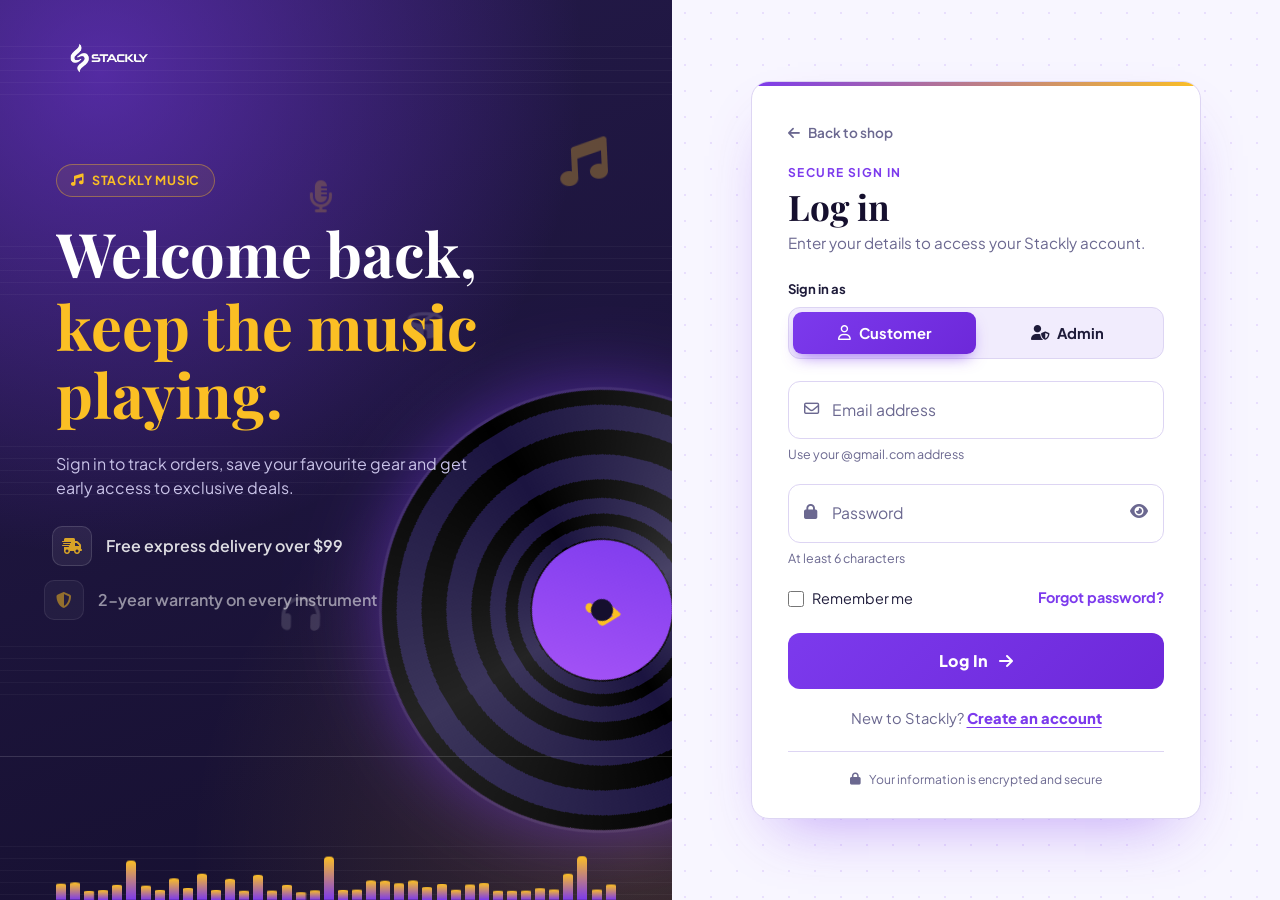
==== html/admin-dashboard.html @ 218b1ab8 "Prepare project for deployment" ====
<!DOCTYPE html>
<html lang="en">
<head>
<meta charset="UTF-8">
<meta name="viewport" content="width=device-width, initial-scale=1.0, viewport-fit=cover">
<meta name="theme-color" content="#150F2E">
<title>Admin Console | Stackly Music</title>
<link rel="preconnect" href="https://fonts.googleapis.com">
<link rel="preconnect" href="https://fonts.gstatic.com" crossorigin>
<link href="https://fonts.googleapis.com/css2?family=Plus+Jakarta+Sans:wght@400;500;600;700;800&family=Playfair+Display:wght@600;700&display=swap" rel="stylesheet">
<link rel="stylesheet" href="https://cdnjs.cloudflare.com/ajax/libs/font-awesome/6.4.0/css/all.min.css">
<style>
:root{--p:#7C3AED;--p2:#6D28D9;--ink:#150F2E;--ink2:#241A4A;--acc:#FBBF24;--bg:#F8F6FF;--line:#E4DDF6;--mut:#6B6890;--ok:#2fae66;--bad:#e5484d;--fh:'Playfair Display',serif;--fb:'Plus Jakarta Sans',system-ui,sans-serif;--ease:cubic-bezier(.2,.8,.2,1);--sw:250px}
*{box-sizing:border-box;margin:0;padding:0}
html,body{max-width:100%;overflow-x:clip}
body{font-family:var(--fb);background:var(--bg);color:#1E1B3A;-webkit-font-smoothing:antialiased}
button{font:inherit;color:inherit;background:none;border:0;cursor:pointer}
a{color:inherit;text-decoration:none}ul{list-style:none}img{max-width:100%;display:block}
.app{display:flex;min-height:100vh}
.side{position:fixed;inset:0 auto 0 0;width:min(var(--sw),86vw);z-index:50;display:flex;flex-direction:column;padding:20px 14px;color:#fff;overflow-y:auto;background:radial-gradient(circle at 10% 0,rgba(124,58,237,.45),transparent 50%),linear-gradient(170deg,var(--ink2),var(--ink))}
.brand{display:flex;justify-content:center;margin-bottom:14px}.brand img{height:56px;width:auto}
.x{display:none;position:absolute;right:10px;top:14px;width:34px;height:34px;color:#fff}
.grp{font-size:.68rem;letter-spacing:1.4px;text-transform:uppercase;color:rgba(255,255,255,.4);margin:16px 10px 6px}
.nav{display:grid;gap:3px}
.nav>*{display:flex;align-items:center;gap:12px;width:100%;padding:10px 12px;border-radius:10px;font-size:.9rem;font-weight:600;color:rgba(255,255,255,.75);text-align:left;transition:.2s}
.nav i{width:18px;text-align:center}
.nav>*:hover{background:rgba(255,255,255,.08);color:#fff;transform:translateX(3px)}
.nav .on{background:linear-gradient(135deg,var(--p),var(--p2));color:#fff;box-shadow:0 8px 18px -8px rgba(124,58,237,.9)}
.nav .n{margin-left:auto;font-size:.68rem;padding:1px 8px;border-radius:99px;background:var(--acc);color:var(--ink)}
.su{display:flex;align-items:center;gap:10px;margin-top:auto;padding:10px;border-radius:12px;background:rgba(255,255,255,.07);border:1px solid rgba(255,255,255,.12)}
.su div{min-width:0}.su b{display:block;font-size:.85rem;text-transform:capitalize;overflow:hidden;text-overflow:ellipsis;white-space:nowrap}
.su small{display:block;font-size:.7rem;opacity:.6;overflow:hidden;text-overflow:ellipsis;white-space:nowrap}
.av{flex:0 0 auto;width:36px;height:36px;border-radius:50%;display:grid;place-items:center;font-family:var(--fh);font-weight:700;text-transform:uppercase;background:var(--acc);color:var(--ink)}
.lo{display:flex;align-items:center;justify-content:center;gap:8px;width:100%;margin-top:8px;padding:10px;border-radius:10px;font-size:.8rem;font-weight:700;color:#ff9a9d;background:rgba(229,72,77,.13);border:1px solid rgba(229,72,77,.3)}
.ov{position:fixed;inset:0;z-index:40;background:rgba(10,8,25,.6);backdrop-filter:blur(3px);opacity:0;visibility:hidden;transition:.25s}.ov.show{opacity:1;visibility:visible}
.main{flex:1;min-width:0;margin-left:var(--sw)}
.top{position:sticky;top:0;z-index:30;display:flex;align-items:center;gap:14px;padding:12px 28px;min-height:64px;background:rgba(248,246,255,.9);backdrop-filter:blur(10px);border-bottom:1px solid var(--line)}
.top h1{font-family:var(--fh);font-size:1.6rem;white-space:nowrap;overflow:hidden;text-overflow:ellipsis}
.burger{display:none;width:38px;height:38px;border-radius:10px;background:#fff;border:1px solid var(--line);place-items:center}
.tr{margin-left:auto;display:flex;align-items:center;gap:10px}
.shop{display:flex;align-items:center;gap:8px;padding:8px 16px;border-radius:99px;font-size:.82rem;font-weight:700;color:#fff;background:var(--p);transition:.2s}.shop:hover{background:var(--p2)}
.content{padding:24px 28px 56px;max-width:1360px;margin:0 auto}
.rise{opacity:0;transform:translateY(14px);animation:rise .55s var(--ease) forwards;animation-delay:calc(var(--i,0)*70ms)}
@keyframes rise{to{opacity:1;transform:none}}
.hero{position:relative;overflow:hidden;display:flex;align-items:center;justify-content:space-between;gap:20px;flex-wrap:wrap;padding:30px 32px;margin-bottom:20px;border-radius:18px;color:#fff;background:radial-gradient(circle at 12% 0,rgba(124,58,237,.6),transparent 55%),radial-gradient(circle at 95% 100%,rgba(251,191,36,.2),transparent 45%),linear-gradient(135deg,var(--ink2),var(--ink))}
.hero>*{position:relative;z-index:1}
.hero .staff{position:absolute;inset:0;z-index:0;opacity:.6;background:repeating-linear-gradient(to bottom,transparent 0 30px,rgba(255,255,255,.07) 30px 31px,transparent 31px 42px)}
.eb{font-size:.72rem;letter-spacing:1.6px;text-transform:uppercase;font-weight:700;color:var(--acc);margin-bottom:6px}
.hero h2{font-family:var(--fh);font-size:2.3rem;line-height:1.1;margin-bottom:8px;text-transform:capitalize}
.hero p{max-width:500px;opacity:.78;line-height:1.6;font-size:.95rem}
.eq{display:flex;align-items:flex-end;gap:4px;height:34px;margin-top:16px}
.eq i{width:5px;height:100%;border-radius:3px;background:linear-gradient(to top,var(--p),var(--acc));transform-origin:bottom;animation:eq 1.1s ease-in-out infinite}
@keyframes eq{0%,100%{transform:scaleY(.2)}50%{transform:scaleY(1)}}
.btn{display:inline-flex;align-items:center;gap:8px;padding:10px 18px;border-radius:10px;font-weight:700;font-size:.88rem;border:1.5px solid var(--p);background:var(--p);color:#fff;transition:.2s}
.btn:hover{transform:translateY(-2px);box-shadow:0 12px 22px -10px rgba(124,58,237,.8)}
.btn.amb{background:var(--acc);border-color:var(--acc);color:var(--ink)}
.btn.gh{background:transparent;color:var(--p)}.btn.sm{padding:6px 12px;font-size:.8rem}
.stats{display:grid;grid-template-columns:repeat(4,minmax(0,1fr));gap:16px;margin-bottom:20px}
.stat{padding:18px;border-radius:14px;background:#fff;border:1px solid var(--line);transition:.25s}
.stat:hover{transform:translateY(-4px);border-color:var(--p);box-shadow:0 18px 30px -18px rgba(124,58,237,.6)}
.stat i{width:40px;height:40px;display:grid;place-items:center;border-radius:10px;margin-bottom:12px;color:var(--p);background:rgba(124,58,237,.1)}
.stat b{display:block;font-family:var(--fh);font-size:2rem;line-height:1}
.stat small{display:block;margin-top:4px;font-size:.78rem;color:var(--mut);font-weight:600}
.g2{display:grid;grid-template-columns:1.7fr 1fr;gap:16px;margin-bottom:16px;align-items:start}.g2>*{min-width:0}
.card{padding:22px;margin-bottom:16px;border-radius:14px;background:#fff;border:1px solid var(--line);min-width:0}.g2 .card{margin-bottom:0}
.ch{display:flex;justify-content:space-between;align-items:flex-start;gap:12px;flex-wrap:wrap;margin-bottom:16px}
.ch h3{font-family:var(--fh);font-size:1.3rem}.ch p{font-size:.8rem;color:var(--mut);margin-top:2px}
.tw{overflow-x:auto}table{width:100%;border-collapse:collapse;min-width:520px}
th{text-align:left;padding:0 10px 10px;font-size:.7rem;text-transform:uppercase;letter-spacing:1px;color:var(--mut);border-bottom:1px solid var(--line)}
td{padding:13px 10px;border-bottom:1px solid var(--line);font-size:.86rem}tr:last-child td{border-bottom:0}
tbody tr:hover{background:rgba(124,58,237,.05)}
.t2{font-size:.75rem;color:var(--mut);margin-top:2px}
.tag{display:inline-block;padding:3px 10px;border-radius:99px;font-size:.72rem;font-weight:700;white-space:nowrap}
.s-processing{background:rgba(251,191,36,.25);color:#8a6206}.s-shipped{background:rgba(124,58,237,.14);color:var(--p2)}.s-delivered{background:rgba(47,174,102,.15);color:#1f8a4f}
.feed li{display:flex;gap:12px;padding:11px 4px;border-radius:10px}.feed li:hover{background:rgba(124,58,237,.05)}
.feed i{flex:0 0 auto;width:34px;height:34px;display:grid;place-items:center;border-radius:10px;font-size:.85rem;background:rgba(124,58,237,.1);color:var(--p)}
.feed p{font-size:.85rem;line-height:1.45}.feed small{font-size:.74rem;color:var(--mut)}
.pg{display:grid;grid-template-columns:repeat(auto-fill,minmax(min(230px,100%),1fr));gap:16px}
.pc{border-radius:14px;overflow:hidden;background:#fff;border:1px solid var(--line);transition:.25s}
.pc:hover{transform:translateY(-4px);box-shadow:0 18px 30px -18px rgba(124,58,237,.6)}
.pc img{height:160px;width:100%;object-fit:cover}
.pc div{padding:14px}.pc h4{font-size:.92rem;margin-bottom:4px}
.pr{font-weight:800;color:var(--p);margin-bottom:10px}.pc .row{display:flex;gap:8px}.pc .row .btn{flex:1;justify-content:center}
.sr{display:flex;justify-content:space-between;align-items:center;gap:16px;padding:16px 0;border-bottom:1px solid var(--line)}.sr:last-child{border-bottom:0}
.sr b{display:block;font-size:.92rem}.sr small{color:var(--mut);font-size:.8rem}
.sw{position:relative;width:44px;height:24px;border-radius:99px;background:#D8D1EE;transition:.3s;flex:0 0 auto}
.sw::after{content:"";position:absolute;top:3px;left:3px;width:18px;height:18px;border-radius:50%;background:#fff;transition:.3s var(--ease)}
.sw.on{background:var(--p)}.sw.on::after{transform:translateX(20px)}
.prof{display:flex;align-items:center;gap:16px;flex-wrap:wrap;margin-bottom:16px}.prof .av{width:64px;height:64px;font-size:1.8rem;background:var(--p);color:#fff}
.toast{position:fixed;left:50%;bottom:24px;z-index:100;max-width:calc(100vw - 32px);text-align:center;transform:translate(-50%,20px);padding:12px 20px;border-radius:10px;background:var(--ink);color:#fff;font-size:.86rem;opacity:0;pointer-events:none;transition:.3s var(--ease)}.toast.show{opacity:1;transform:translate(-50%,0)}
@media(max-width:1100px){.g2{grid-template-columns:minmax(0,1fr)}}
@media(max-width:1024px){.side{transform:translateX(-100%);transition:transform .35s var(--ease)}.side.open{transform:none}.main{margin-left:0}.x,.burger{display:grid}.stats{grid-template-columns:repeat(2,minmax(0,1fr))}}
@media(max-width:720px){.content{padding:18px 16px 44px}.top{padding:10px 14px}.shop span{display:none}.hero{padding:24px 20px}.hero h2{font-size:1.8rem}.top h1{font-size:1.3rem}}
@media(max-width:480px){.stats{grid-template-columns:minmax(0,1fr)}.card{padding:16px}}
@media(prefers-reduced-motion:reduce){*,*::before,*::after{animation:none!important;transition:none!important}.rise{opacity:1;transform:none}}

/* ---- Polished mobile drawer + hamburger ---- */
@keyframes navIn{from{opacity:0;transform:translateX(-18px)}to{opacity:1;transform:none}}
@media(max-width:1024px){
  .side{width:min(300px,84vw);padding:22px 16px calc(18px + env(safe-area-inset-bottom,0px));border-radius:0 24px 24px 0;box-shadow:24px 0 60px -20px rgba(0,0,0,.65)}
  .brand{margin:4px 0 18px;padding-bottom:18px;border-bottom:1px solid rgba(255,255,255,.1)}
  .brand img{height:54px}
  .x{top:18px;right:14px;width:36px;height:36px;border-radius:50%;background:rgba(255,255,255,.1);border:1px solid rgba(255,255,255,.22);font-size:1rem;transition:.25s}
  .x:hover,.x:active{background:var(--acc);color:var(--ink);transform:rotate(90deg)}
  .grp{margin:8px 10px 10px}
  .nav{gap:6px}
  .nav>*{padding:13px 14px;font-size:.95rem}
  .nav i{width:20px;font-size:1rem}
  .side.open .nav>*{animation:navIn .45s var(--ease) both}
  .side.open .nav>*:nth-child(2){animation-delay:.06s}
  .side.open .nav>*:nth-child(3){animation-delay:.12s}
  .side.open .nav>*:nth-child(4){animation-delay:.18s}
  .su{margin-top:auto;padding:12px}
  .ov{background:rgba(10,8,25,.65);backdrop-filter:blur(4px)}
  .burger{width:42px;height:42px;border:0;color:#fff;font-size:1.05rem;background:linear-gradient(135deg,var(--p),var(--p2));box-shadow:0 8px 16px -8px rgba(124,58,237,.9);transition:transform .2s}
  .burger:active{transform:scale(.93)}
}

/* ---- Admin additions ---- */
.chart{display:flex;align-items:flex-end;gap:10px;height:200px;padding-top:10px}
.chart div{flex:1;min-width:0;display:flex;flex-direction:column;align-items:center;justify-content:flex-end;height:100%;gap:6px;font-size:.7rem;color:var(--mut);font-weight:600}
.chart i{width:100%;max-width:40px;height:0;border-radius:8px 8px 0 0;background:linear-gradient(to top,var(--p),#A855F7);transition:height 1s var(--ease)}
.chart div:hover i{background:linear-gradient(to top,var(--acc),#F59E0B)}
.bar{height:6px;border-radius:99px;background:#EAE4F8;overflow:hidden;margin-top:6px}
.bar i{display:block;height:100%;width:0;border-radius:99px;background:linear-gradient(90deg,var(--p),var(--acc));transition:width 1s var(--ease)}
select.st{padding:6px 10px;border-radius:8px;border:1.5px solid var(--line);background:#fff;font:inherit;font-size:.8rem;font-weight:600}
.s-pending{background:rgba(27,20,60,.09);color:var(--ink)}.s-cancelled{background:rgba(229,72,77,.13);color:#c2353a}
.s-low{background:rgba(229,72,77,.13);color:#c2353a}.s-ok{background:rgba(47,174,102,.15);color:#1f8a4f}
.tp li{padding:9px 0}.tp .r{display:flex;justify-content:space-between;gap:10px;font-size:.86rem}.tp .r b{white-space:nowrap}
.strip{display:flex;align-items:center;justify-content:center;gap:8px;padding:8px;margin-bottom:6px;border-radius:8px;font-size:.7rem;letter-spacing:1.2px;text-transform:uppercase;font-weight:700;color:var(--acc);background:rgba(251,191,36,.1);border:1px solid rgba(251,191,36,.3)}
</style>
</head>
<body>
<div class="app">
  <div class="ov" id="ov"></div>
  <aside class="side" id="side">
    <button class="x" id="closeSide" aria-label="Close menu"><i class="fa-solid fa-xmark"></i></button>
    <a href="../index.html" class="brand"><img src="../assets/stackly_logo.webp" alt="Stackly"></a>
    <div class="strip"><i class="fa-solid fa-user-shield"></i> Admin console</div>
    <p class="grp">Manage</p><nav class="nav" id="navMain"></nav>
    <div class="su"><span class="av" id="sAv">?</span><div><b id="sName">Admin</b><small id="sMail">&mdash;</small></div></div>
    <button class="lo" id="logoutBtn"><i class="fa-solid fa-right-from-bracket"></i> Logout</button>
  </aside>
  <main class="main">
    <header class="top">
      <button class="burger" id="burger" aria-label="Open menu"><i class="fa-solid fa-bars"></i></button>
      <h1 id="title">Dashboard</h1>
      <div class="tr"><a href="../index.html" class="shop"><i class="fa-solid fa-store"></i><span>View store</span></a><span class="av" id="tAv">?</span></div>
    </header>
    <div class="content" id="content"></div>
  </main>
</div>
<div class="toast" id="toast" role="status"></div>
<script>
(function () {
  'use strict';
  var user = null;
  try { if (localStorage.getItem('isAuthenticated') === 'true') user = JSON.parse(localStorage.getItem('user') || 'null'); } catch (e) {}
  if (!user || !user.email) { location.replace('./login.html'); return; }
  if (user.role !== 'admin') { location.replace('./user-dashboard.html'); return; }

  var email = user.email, name = email.split('@')[0], ini = name.charAt(0).toUpperCase();
  var $ = function (id) { return document.getElementById(id); };
  var esc = function (s) { return String(s).replace(/[&<>"']/g, function (c) { return { '&': '&amp;', '<': '&lt;', '>': '&gt;', '"': '&quot;', "'": '&#39;' }[c]; }); };
  var usd = function (n) { return '$' + n.toLocaleString('en-US'); };
  var tt;
  function toast(m) { var t = $('toast'); t.textContent = m; t.classList.add('show'); clearTimeout(tt); tt = setTimeout(function () { t.classList.remove('show'); }, 2200); }
  function logout() { ['user', 'isAuthenticated', 'stacklyAdminNav'].forEach(function (k) { localStorage.removeItem(k); }); location.href = './login.html'; }

  /* ---- Sample data (replace with real data later) ---- */
  var STATUSES = ['pending', 'processing', 'shipped', 'delivered', 'cancelled'];
  var orders = [
    { id: 'ST-2050', cu: 'Rahul Menon', it: 'Aura Deluxe Acoustic Guitar', amt: 799, d: 'Sep 30', st: 'pending' },
    { id: 'ST-2049', cu: 'Priya Nair', it: 'Studio Condenser Mic', amt: 299, d: 'Sep 30', st: 'pending' },
    { id: 'ST-2046', cu: 'Arjun Rao', it: 'Master Custom Drum Kit', amt: 1599, d: 'Sep 29', st: 'processing' },
    { id: 'ST-2041', cu: 'Sneha Iyer', it: 'Pro 88-Key Stage Keyboard', amt: 1249, d: 'Sep 28', st: 'shipped' },
    { id: 'ST-2036', cu: 'Karthik S', it: 'Vintage Electric Sunburst Guitar', amt: 949, d: 'Sep 26', st: 'delivered' },
    { id: 'ST-2031', cu: 'Meera Das', it: 'Classic Violin Master Series', amt: 680, d: 'Sep 24', st: 'delivered' },
    { id: 'ST-2027', cu: 'Vikram P', it: 'Studio Condenser Mic', amt: 299, d: 'Sep 22', st: 'cancelled' }
  ];
  var products = [
    { n: 'Aura Deluxe Acoustic Guitar', c: 'Guitars', p: 799, s: 14, sold: 48 },
    { n: 'Pro 88-Key Stage Keyboard', c: 'Keyboards', p: 1249, s: 6, sold: 32 },
    { n: 'Master Custom Drum Kit', c: 'Drums', p: 1599, s: 3, sold: 19 },
    { n: 'Vintage Electric Sunburst Guitar', c: 'Guitars', p: 949, s: 9, sold: 64 },
    { n: 'Studio Condenser Mic', c: 'Studio', p: 299, s: 2, sold: 53 },
    { n: 'Classic Violin Master Series', c: 'Orchestral', p: 680, s: 11, sold: 27 }
  ];
  var customers = [
    { n: 'Rahul Menon', m: 'rahul.menon@gmail.com', o: 4, s: 2890 }, { n: 'Priya Nair', m: 'priya.nair@gmail.com', o: 3, s: 1348 },
    { n: 'Arjun Rao', m: 'arjun.rao@gmail.com', o: 2, s: 2298 }, { n: 'Sneha Iyer', m: 'sneha.iyer@gmail.com', o: 5, s: 3945 },
    { n: 'Karthik S', m: 'karthik.s@gmail.com', o: 1, s: 949 }, { n: 'Meera Das', m: 'meera.das@gmail.com', o: 2, s: 1479 }
  ];
  var week = [{ d: 'Mon', v: 2400 }, { d: 'Tue', v: 3100 }, { d: 'Wed', v: 2700 }, { d: 'Thu', v: 4200 }, { d: 'Fri', v: 3800 }, { d: 'Sat', v: 5100 }, { d: 'Sun', v: 4600 }];
  var feed = [
    { i: 'fa-bag-shopping', t: 'New order ST-2050 from Rahul Menon', w: '12m ago' },
    { i: 'fa-triangle-exclamation', t: 'Studio Condenser Mic is running low (2 left)', w: '1h ago' },
    { i: 'fa-user-plus', t: '3 new customers signed up today', w: '3h ago' },
    { i: 'fa-truck-fast', t: 'Order ST-2041 was marked as shipped', w: '1d ago' }
  ];
  var pages = {
    dashboard: { t: 'Dashboard', i: 'fa-gauge-high' }, orders: { t: 'Orders', i: 'fa-box' },
    products: { t: 'Products', i: 'fa-guitar' }, customers: { t: 'Customers', i: 'fa-users' }, settings: { t: 'Settings', i: 'fa-gear' }
  };
  var prefs = { mail: true, low: true, maint: false };

  /* ---- Helpers ---- */
  function cap(s) { return s.charAt(0).toUpperCase() + s.slice(1); }
  function tag(s) { return '<span class="tag s-' + s + '">' + cap(s) + '</span>'; }
  function stat(i, ic, v, l, p) { return '<div class="stat rise" style="--i:' + i + '"><i class="fa-solid ' + ic + '"></i><b data-c="' + v + '" data-p="' + (p || '') + '">0</b><small>' + l + '</small></div>'; }
  function oRows(list, edit) {
    return list.map(function (o) {
      var st = edit ? '<select class="st" data-o="' + o.id + '">' + STATUSES.map(function (s) { return '<option value="' + s + '"' + (s === o.st ? ' selected' : '') + '>' + cap(s) + '</option>'; }).join('') + '</select>' : tag(o.st);
      return '<tr><td><b>' + o.id + '</b><div class="t2">' + o.d + '</div></td><td>' + esc(o.cu) + '</td><td>' + esc(o.it) + '</td><td><b>' + usd(o.amt) + '</b></td><td>' + st + '</td></tr>';
    }).join('');
  }
  var oHead = '<thead><tr><th>Order</th><th>Customer</th><th>Item</th><th>Total</th><th>Status</th></tr></thead>';
  function tog(k, t, s) { return '<div class="sr"><div><b>' + t + '</b><small>' + s + '</small></div><button class="sw' + (prefs[k] ? ' on' : '') + '" data-t="' + k + '" role="switch" aria-checked="' + prefs[k] + '" aria-label="' + t + '"></button></div>'; }
  var eq = '<div class="eq" aria-hidden="true">' + '<i></i>'.repeat(13).replace(/<i><\/i>/g, function () { return '<i style="animation-delay:' + Math.random().toFixed(2) + 's"></i>'; }) + '</div>';

  var views = {
    dashboard: function () {
      var rev = orders.filter(function (o) { return o.st !== 'cancelled'; }).reduce(function (a, o) { return a + o.amt; }, 0);
      var low = products.filter(function (p) { return p.s <= 5; }).length;
      var max = Math.max.apply(null, week.map(function (w) { return w.v; }));
      var top = products.slice().sort(function (a, b) { return b.sold - a.sold; }).slice(0, 4);
      return '<div class="hero rise"><div class="staff"></div><div><div class="eb">Admin console</div><h2>Hello, ' + esc(name) + '</h2><p>Here is how Stackly is performing today. Review new orders, keep stock healthy and look after your customers.</p>' + eq + '</div>' +
        '<div style="display:flex;gap:10px;flex-wrap:wrap"><button class="btn amb" data-nav="orders"><i class="fa-solid fa-box"></i> Manage orders</button><button class="btn gh" style="color:#fff;border-color:rgba(255,255,255,.4)" data-nav="products">Inventory</button></div></div>' +
        '<section class="stats">' + stat(1, 'fa-dollar-sign', rev, 'Revenue (this week)', '$') + stat(2, 'fa-box', orders.length, 'Total orders') + stat(3, 'fa-users', customers.length, 'Customers') + stat(4, 'fa-triangle-exclamation', low, 'Low-stock items') + '</section>' +
        '<section class="g2"><div class="card rise" style="--i:5"><div class="ch"><div><h3>Sales this week</h3><p>Daily revenue in USD</p></div></div><div class="chart">' +
          week.map(function (w) { return '<div title="' + usd(w.v) + '"><i data-h="' + Math.round(w.v / max * 100) + '"></i>' + w.d + '</div>'; }).join('') + '</div></div>' +
        '<div class="card rise" style="--i:6"><div class="ch"><div><h3>Activity</h3><p>Latest events</p></div></div><ul class="feed">' + feed.map(function (f) { return '<li><i class="fa-solid ' + f.i + '"></i><div><p>' + f.t + '</p><small>' + f.w + '</small></div></li>'; }).join('') + '</ul></div></section>' +
        '<section class="g2"><div class="card rise" style="--i:7"><div class="ch"><div><h3>Recent orders</h3><p>Latest customer purchases</p></div><button class="btn gh sm" data-nav="orders">View all</button></div><div class="tw"><table>' + oHead + '<tbody>' + oRows(orders.slice(0, 5)) + '</tbody></table></div></div>' +
        '<div class="card rise" style="--i:8"><div class="ch"><div><h3>Top products</h3><p>By units sold</p></div></div><ul class="tp">' +
          top.map(function (p) { return '<li><div class="r"><span>' + esc(p.n) + '</span><b>' + p.sold + '</b></div><div class="bar"><i data-w="' + Math.round(p.sold / top[0].sold * 100) + '"></i></div></li>'; }).join('') + '</ul></div></section>';
    },
    orders: function () {
      return '<div class="card rise"><div class="ch"><div><h3>All orders</h3><p>Change a status and it updates instantly</p></div></div><div class="tw"><table>' + oHead + '<tbody>' + oRows(orders, true) + '</tbody></table></div></div>';
    },
    products: function () {
      return '<div class="card rise"><div class="ch"><div><h3>Inventory</h3><p>Stock levels across the catalogue</p></div></div><div class="tw"><table><thead><tr><th>Product</th><th>Category</th><th>Price</th><th>Stock</th><th>Status</th><th></th></tr></thead><tbody>' +
        products.map(function (p, i) {
          var low = p.s <= 5;
          return '<tr><td><b>' + esc(p.n) + '</b></td><td>' + p.c + '</td><td>' + usd(p.p) + '</td><td style="min-width:120px"><b>' + p.s + '</b> units<div class="bar"><i data-w="' + Math.min(100, p.s * 6) + '"></i></div></td><td>' + tag(low ? 'low' : 'ok') + '</td><td><button class="btn sm gh" data-rs="' + i + '">Restock +10</button></td></tr>';
        }).join('') + '</tbody></table></div></div>';
    },
    customers: function () {
      return '<div class="card rise"><div class="ch"><div><h3>Customers</h3><p>' + customers.length + ' registered musicians</p></div></div><div class="tw"><table><thead><tr><th>Name</th><th>Email</th><th>Orders</th><th>Total spent</th></tr></thead><tbody>' +
        customers.map(function (c) { return '<tr><td><b>' + esc(c.n) + '</b></td><td>' + esc(c.m) + '</td><td>' + c.o + '</td><td><b>' + usd(c.s) + '</b></td></tr>'; }).join('') + '</tbody></table></div></div>';
    },
    settings: function () {
      return '<div class="card rise"><div class="ch"><div><h3>Admin profile</h3><p>Your account details</p></div></div><div class="prof"><span class="av">' + esc(ini) + '</span><div><h3 style="font-family:var(--fh);text-transform:capitalize">' + esc(name) + '</h3><small style="color:var(--mut)">' + esc(email) + ' &middot; Administrator</small></div></div></div>' +
        '<div class="card rise" style="--i:1"><div class="ch"><div><h3>Store settings</h3><p>Alerts and availability</p></div></div>' +
        tog('mail', 'New order emails', 'Get an email for every new order') + tog('low', 'Low-stock alerts', 'Warn me when an item drops to 5 units') + tog('maint', 'Maintenance mode', 'Temporarily hide the store from customers') + '</div>' +
        '<div class="card rise" style="--i:2"><div class="ch"><div><h3>Session</h3><p>Signed in as ' + esc(email) + '</p></div></div><button class="btn" id="setLo" style="background:var(--bad);border-color:var(--bad)"><i class="fa-solid fa-right-from-bracket"></i> Logout</button></div>';
    }
  };

  var cur = localStorage.getItem('stacklyAdminNav'); if (!pages[cur]) cur = 'dashboard';
  function nav() {
    var pend = orders.filter(function (o) { return o.st === 'pending'; }).length;
    $('navMain').innerHTML = Object.keys(pages).map(function (k) {
      var n = k === 'orders' && pend ? '<span class="n">' + pend + '</span>' : '';
      return '<button data-nav="' + k + '" class="' + (k === cur ? 'on' : '') + '"><i class="fa-solid ' + pages[k].i + '"></i>' + pages[k].t + n + '</button>';
    }).join('');
  }
  function animate() {
    [].forEach.call(document.querySelectorAll('[data-c]'), function (el) {
      var end = +el.getAttribute('data-c'), p = el.getAttribute('data-p'), t0 = null;
      (function step(t) { if (!t0) t0 = t; var k = Math.min((t - t0) / 900, 1); el.textContent = p + Math.round(end * (1 - Math.pow(1 - k, 3))).toLocaleString('en-US'); if (k < 1) requestAnimationFrame(step); })(performance.now());
    });
    requestAnimationFrame(function () {
      [].forEach.call(document.querySelectorAll('[data-h]'), function (el) { el.style.height = el.getAttribute('data-h') + '%'; });
      [].forEach.call(document.querySelectorAll('[data-w]'), function (el) { el.style.width = el.getAttribute('data-w') + '%'; });
    });
  }
  function render(keepScroll) {
    $('title').textContent = pages[cur].t; $('content').innerHTML = views[cur](); nav(); if (!keepScroll) scrollTo(0, 0); animate();
    var b = $('setLo'); if (b) b.addEventListener('click', logout);
  }
  function side(open) { $('side').classList.toggle('open', open); $('ov').classList.toggle('show', open); document.body.style.overflow = open ? 'hidden' : ''; }

  $('sName').textContent = name; $('sMail').textContent = email; $('sAv').textContent = ini; $('tAv').textContent = ini;
  $('burger').addEventListener('click', function () { side(true); });
  $('closeSide').addEventListener('click', function () { side(false); });
  $('ov').addEventListener('click', function () { side(false); });
  $('logoutBtn').addEventListener('click', logout);
  document.addEventListener('keydown', function (e) { if (e.key === 'Escape') side(false); });
  document.addEventListener('click', function (e) {
    var n = e.target.closest('[data-nav]');
    if (n) { cur = n.getAttribute('data-nav'); localStorage.setItem('stacklyAdminNav', cur); side(false); render(); return; }
    var r = e.target.closest('[data-rs]');
    if (r) { var p = products[+r.getAttribute('data-rs')]; p.s += 10; toast(p.n + ' restocked (+10)'); render(true); return; }
    var t = e.target.closest('[data-t]');
    if (t) { var k = t.getAttribute('data-t'); prefs[k] = !prefs[k]; t.classList.toggle('on', prefs[k]); t.setAttribute('aria-checked', prefs[k]); }
  });
  document.addEventListener('change', function (e) {
    var id = e.target.getAttribute && e.target.getAttribute('data-o');
    if (!id) return;
    orders.forEach(function (o) { if (o.id === id) o.st = e.target.value; });
    toast('Order ' + id + ' marked as ' + e.target.value); nav();
  });
  render();
})();
</script>
</body>
</html>
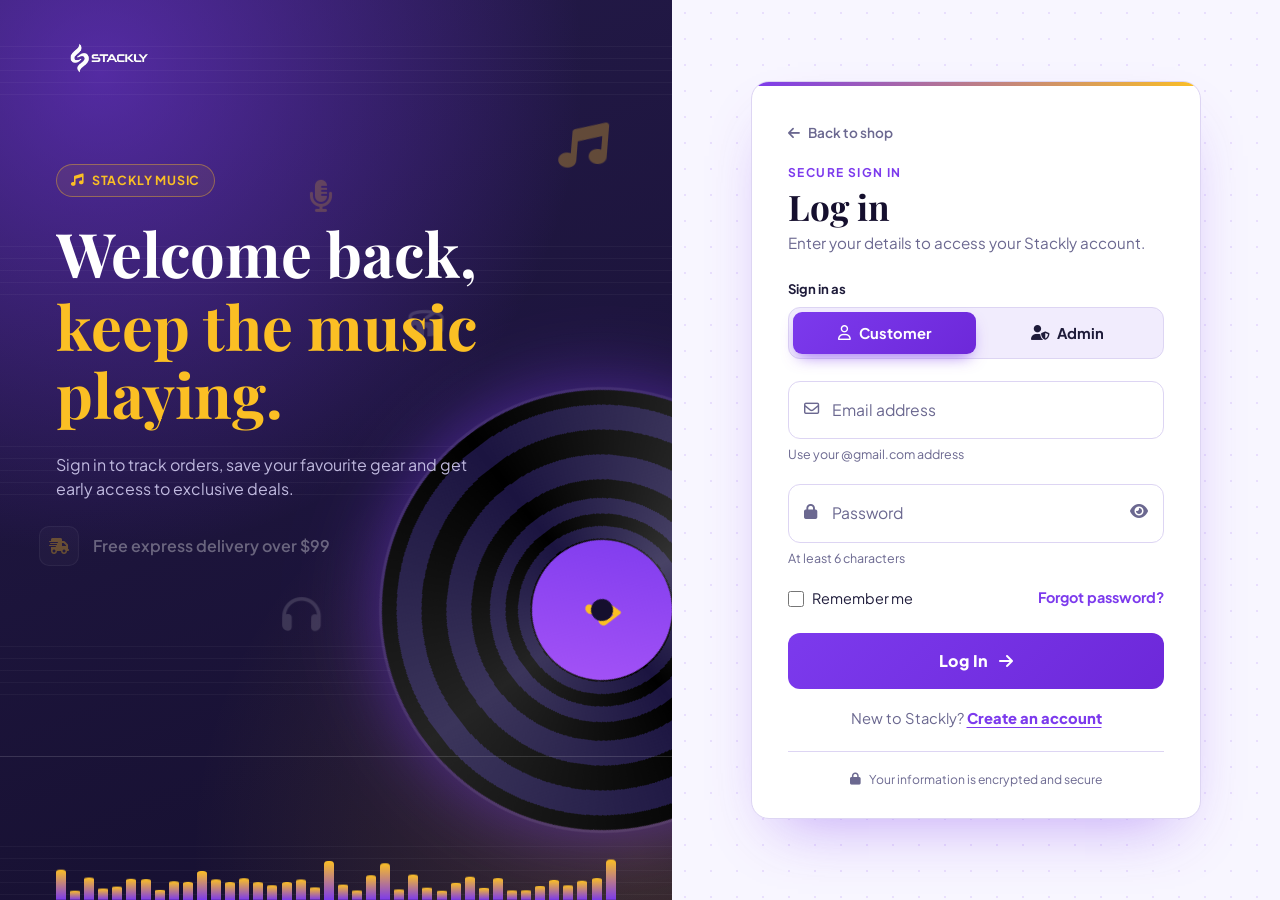
==== commit f5229320: "bugs" ====
--- a/html/admin-dashboard.html
+++ b/html/admin-dashboard.html
@@ -128,6 +128,24 @@
 .s-low{background:rgba(229,72,77,.13);color:#c2353a}.s-ok{background:rgba(47,174,102,.15);color:#1f8a4f}
 .tp li{padding:9px 0}.tp .r{display:flex;justify-content:space-between;gap:10px;font-size:.86rem}.tp .r b{white-space:nowrap}
 .strip{display:flex;align-items:center;justify-content:center;gap:8px;padding:8px;margin-bottom:6px;border-radius:8px;font-size:.7rem;letter-spacing:1.2px;text-transform:uppercase;font-weight:700;color:var(--acc);background:rgba(251,191,36,.1);border:1px solid rgba(251,191,36,.3)}
+/* ---- Close button alignment fix ---- */
+@media (max-width: 1024px) {
+  .x {
+    top: 35px;                 /* logo center = 22 + 4 + 27 = 53px, minus half the button (18px) */
+    right: 14px;
+    width: 36px;
+    height: 36px;
+    padding: 0;
+    display: grid;
+    place-items: center;       /* centers the × inside the circle */
+    line-height: 1;
+    font-size: 1rem;
+  }
+  .x i {
+    display: block;
+    line-height: 1;
+  }
+}
 </style>
 </head>
 <body>
